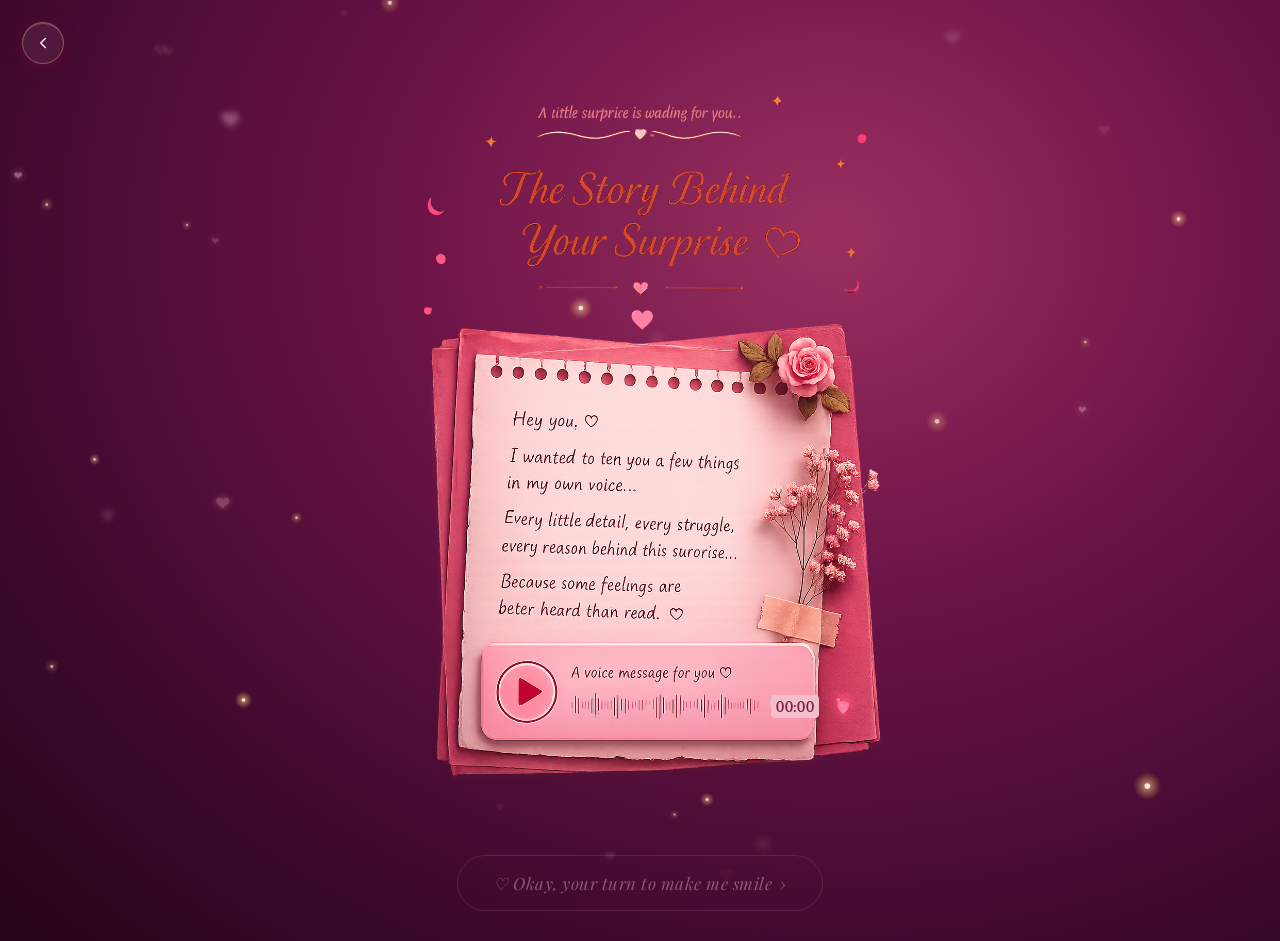
==== story.html @ bfe00f5c "Add files via upload" ====
﻿<!DOCTYPE html>
<html lang="en">
<head>
  <meta charset="UTF-8" />
  <meta name="viewport" content="width=device-width, initial-scale=1.0" />
  <title>The Story Behind Your Surprise ♡</title>
  <link rel="stylesheet" href="story.css" />
  <link href="https://fonts.googleapis.com/css2?family=Great+Vibes&family=Playfair+Display:ital,wght@0,400;0,500;1,400&family=Lato:wght@300;400&display=swap" rel="stylesheet" />
</head>
<body>

  <!-- Floating hearts background -->
  <canvas id="hearts-canvas"></canvas>

  <!-- Fireflies / glowing particles -->
  <canvas id="fireflies-canvas"></canvas>

  <!-- ===== SCREEN 1 — THE STORY MESSAGE ===== -->
  <div class="story-screen page-root" id="storyScreen">

    <h1 class="story-title" id="storyTitle">The Story Behind Your Surprise ♡</h1>
    <p class="story-subtitle">Some things are better heard than read...</p>

    <!-- The Scrapbook Image Centerpiece -->
    <div class="scrapbook-wrapper" id="scrapbookWrapper">
      
      <!-- REPLACE 'scrapbook.png' WITH YOUR ACTUAL IMAGE PATH -->
      <img src="scrapbook.png" alt="A voice message for you" class="scrapbook-img" />
      
      <!-- Interactive Play/Pause Zone (Overlays the PNG play button) -->
      <button class="audio-play-btn" id="audioPlayBtn" aria-label="Play voice message">
        <!-- Play icon (visible by default) -->
        <svg id="playIcon" viewBox="0 0 24 24" width="22" height="22" fill="currentColor" xmlns="http://www.w3.org/2000/svg" style="display:none;">
          <path d="M8 5v14l11-7z"/>
        </svg>
        <!-- Pause icon (hidden until playing) -->
        <svg id="pauseIcon" viewBox="0 0 24 24" width="22" height="22" fill="currentColor" xmlns="http://www.w3.org/2000/svg" style="display:none;">
          <rect x="6" y="4" width="4" height="16" rx="1"/>
          <rect x="14" y="4" width="4" height="16" rx="1"/>
        </svg>
      </button>

      <!-- Interactive Progress Zone (Overlays the PNG waveform) -->
      <div class="waveform-container">
         <div class="waveform-fill" id="waveformFill"></div>
         <input type="range" id="audioSeeker" min="0" max="100" value="0" aria-label="Seek audio" />
      </div>

      <!-- Live Time Tracking (Covers the hardcoded "01:24" on the PNG) -->
      <div class="audio-time-overlay">
        <span id="audioCurrentTime">00:00</span>
      </div>

      <!-- Hidden Audio Source -->
      <!-- REPLACE 'voice-message.mp3' WITH YOUR ACTUAL AUDIO FILE PATH -->
      <audio id="storyAudio" src="voice-message.mp3" preload="metadata"></audio>
    </div>

    <!-- Redesigned Outline Button (Initially disabled) -->
    <button class="continue-btn disabled-btn outline-glow" id="storyContinueBtn" onclick="goToFeedback()">
      ♡ Okay, your turn to make me smile <span>›</span>
    </button>

  </div>

  <!-- ===== SCREEN 2 — FEEDBACK ===== -->
  <div class="feedback-screen" id="feedbackScreen">

    <h2 class="feedback-heading" id="feedbackHeading">✨ Let me hear that pretty mind of yours ✨</h2>

    <div class="feedback-card">
      <textarea
        class="feedback-textarea"
        id="feedbackTextarea"
        placeholder="Say anything... a thought, a feeling, a tiny secret. This little space is just for you ♡"
        rows="8"
        wrap="soft"
        spellcheck="true"
        oninput="onFeedbackInput()"
      ></textarea>
      <p class="feedback-status" id="feedbackStatus" aria-live="polite"></p>
    </div>

    <button class="continue-btn submit-btn" id="submitBtn" onclick="submitFeedback()">
      ♡ Submit
    </button>

  </div>

  <!-- ===== SCREEN 2B — ALREADY SUBMITTED THANK YOU ===== -->
  <div class="feedback-thanks-screen" id="feedbackThanksScreen">

    <h2 class="feedback-thanks-heading">You already left me something beautiful ♡</h2>
    <p class="feedback-thanks-sub">Thank you for sharing your heart. I kept this step soft for your next visit.</p>

    <button class="continue-btn" id="feedbackThanksContinueBtn" onclick="showFinalScreen(false)">
      Take me to the ending ♡
    </button>

  </div>

  <!-- ===== SCREEN 3 — THANK YOU / VISIT AGAIN ===== -->
  <div class="final-screen" id="finalScreen">

    <h2 class="final-heading" id="finalHeading">This may be the last page, but not the last smile❤️‍🩹</h2>
    <p class="final-sub">I hope this little surprise stays with you for a while...</p>

    <button class="continue-btn" id="visitAgainBtn" onclick="visitAgain()">
       Kemon Laglo?😉<br>ghurbi abar?
    </button>

  </div>

  <script src="sound.js"></script>
  <script src="story.js"></script>
</body>
</html>
---- story.css ----
﻿/* ===== RESET ===== */
*, *::before, *::after { margin: 0; padding: 0; box-sizing: border-box; }
html, body { width: 100%; min-height: 100%; }

body {
  font-family: 'Lato', sans-serif;
  background: radial-gradient(ellipse at 65% 25%, #9a3060 0%, #6e1448 35%, #420a30 70%, #240416 100%);
  min-height: 100vh;
  overflow-x: hidden;
  position: relative;
}

/* ===== CANVASES ===== */
#hearts-canvas,
#fireflies-canvas {
  position: fixed; inset: 0;
  pointer-events: none; z-index: 0;
  width: 100%; height: 100%;
}
#fireflies-canvas { z-index: 1; }

/* ===== STORY SCREEN ===== */
.story-screen {
  position: relative;
  z-index: 2;
  display: flex;
  flex-direction: column;
  align-items: center;
  justify-content: center;
  min-height: 100vh;
  padding: 1.5rem 1rem 2.5rem;
  gap: 1.8rem;
  transition: opacity 0.6s ease, transform 0.6s ease;
}

.story-screen.fade-out {
  opacity: 0;
  transform: scale(1.04);
  pointer-events: none;
}

/* ===== TITLE & SUBTITLE — hidden; artwork contains them ===== */
.story-title,
.story-subtitle {
  display: none;
}

@keyframes titleFadeIn {
  to { opacity: 1; transform: translateY(0); }
}


/* ===== SCRAPBOOK CENTERPIECE ===== */
.scrapbook-wrapper {
  position: relative;
  width: min(96%, 560px);
  max-height: 90vh;
  margin: 0 auto;
  opacity: 0;
  transform: translateY(15px);
  animation: titleFadeIn 1.2s ease forwards 0.3s;
  transition: box-shadow 1.2s ease;
  overflow: visible;
}

.scrapbook-img {
  width: 100%;
  height: auto;
  max-height: 88vh;
  object-fit: contain;
  display: block;
  pointer-events: none;
}

.audio-finished-glow {
  box-shadow: 0 0 45px rgba(245, 187, 208, 0.35);
  border-radius: 16px;
}

/* ===== AUDIO OVERLAYS (Calibrated to 1024×1536 PNG) ===== */

/* 
  PNG audio card layout (pixel measurements on 1024×1536):
  - Play circle center:  x≈258, y≈1322  → left:25.2%, top:86.1%
  - Waveform bar:        x:340→810, y≈1348 → left:33.2%, top:87.5%, w:46%
  - Time display:        x≈835→918, y≈1348 → right:7.5%, top:87.5%
*/

.audio-play-btn {
  position: absolute;
  /* Circle center at ~25.2% from left, ~86.1% from top */
  top: 83.5%;
  left: 12%;
  width: 13%;
  aspect-ratio: 1;
  border-radius: 50%;
  background: transparent;
  border: none;
  cursor: pointer;
  z-index: 10;
  display: flex;
  align-items: center;
  justify-content: center;
  color: #fff;
  transition: background 0.25s ease, transform 0.15s ease;
  /* Large tap target for mobile */
  min-width: 44px;
  min-height: 44px;
}

.audio-play-btn:active {
  transform: scale(0.9);
}

/* When playing: translucent fill hides the drawn arrow and shows pause icon */
.audio-play-btn.playing {
  background: rgba(185, 45, 90, 0.82);
  backdrop-filter: blur(3px);
  -webkit-backdrop-filter: blur(3px);
}

#pauseIcon {
  pointer-events: none;
  flex-shrink: 0;
}

.waveform-container {
  position: absolute;
  top: 86.2%;
  left: 33%;
  width: 47%;
  height: 5.5%;
  z-index: 10;
  display: flex;
  align-items: center;
  cursor: pointer;
}

/* Pink progress fill overlays the waveform drawn in PNG */
.waveform-fill {
  position: absolute;
  left: 0;
  top: 50%;
  transform: translateY(-50%);
  height: 60%;
  width: 0%;
  background: rgba(190, 45, 90, 0.45);
  mix-blend-mode: multiply;
  pointer-events: none;
  border-radius: 3px;
  transition: width 0.08s linear;
}

/* Invisible range input covers waveform for tap-to-seek */
#audioSeeker {
  position: absolute;
  inset: 0;
  width: 100%;
  height: 100%;
  opacity: 0;
  cursor: pointer;
  margin: 0;
  padding: 0;
  /* Expand touch target vertically */
  top: -8px;
  bottom: -8px;
  height: calc(100% + 16px);
}

/* Covers the static "01:21" printed in the PNG */
.audio-time-overlay {
  position: absolute;
  top: 83.8%;
  right: 18%;
  transform: translateY(30%);
  font-family: 'Lato', sans-serif;
  font-size: clamp(0.65rem, 2.5vw, 0.88rem);
  font-weight: 700;
  color: #7a1f40;
  z-index: 10;
  background: #f4bfcd;
  padding: 1px 5px;
  border-radius: 4px;
  letter-spacing: 0.03em;
  white-space: nowrap;
  line-height: 1.5;
}

/* ===== NEW OUTLINE BUTTON STATE ===== */
.outline-glow {
  display: flex;
  align-items: center;
  justify-content: center;
  gap: 8px;
  background: transparent !important;
  border: 1.5px solid #ffb3c1 !important;
  box-shadow: 0 0 15px rgba(255, 179, 193, 0.4), inset 0 0 10px rgba(255, 179, 193, 0.2) !important;
  color: #ffeef5 !important;
}

.outline-glow:not(.disabled-btn):hover {
  background: rgba(255, 179, 193, 0.1) !important;
  box-shadow: 0 0 25px rgba(255, 179, 193, 0.6), inset 0 0 15px rgba(255, 179, 193, 0.4) !important;
}

.continue-btn.visible.disabled-btn {
  opacity: 0.35 !important;
  pointer-events: none;
  box-shadow: none !important;
  border-color: rgba(255, 179, 193, 0.4) !important;
}

.disabled-btn {
  opacity: 0.35 !important;
  pointer-events: none;
  box-shadow: none !important;
  border-color: rgba(255, 179, 193, 0.4) !important;
}

/* ===== CONTINUE BUTTON (Standard / Base) ===== */
.continue-btn {
  font-family: 'Playfair Display', serif;
  font-style: italic;
  font-size: clamp(0.88rem, 3vw, 1.05rem);
  font-weight: 400;
  color: #ffe8f3;
  letter-spacing: 0.03em;
  padding: 1rem 2.2rem;
  border-radius: 50px;
  cursor: pointer;
  text-align: center;
  background: rgba(255, 200, 220, 0.08);
  backdrop-filter: blur(16px);
  -webkit-backdrop-filter: blur(16px);
  border: 1.5px solid rgba(230, 170, 150, 0.45);
  box-shadow:
    0 8px 28px rgba(120, 10, 60, 0.4),
    inset 0 1px 0 rgba(255, 225, 215, 0.25),
    inset 0 -1px 0 rgba(0,0,0,0.08);
  opacity: 0;
  transform: translateY(10px);
  pointer-events: none;
  transition:
    opacity 0.9s ease,
    transform 0.9s ease,
    box-shadow 0.25s ease,
    border-color 0.25s ease;
}

.continue-btn.visible {
  opacity: 1;
  transform: translateY(0);
  pointer-events: all;
}

.continue-btn:not(.outline-glow):hover {
  transform: translateY(-3px);
  border-color: rgba(245, 195, 170, 0.75);
  box-shadow:
    0 12px 36px rgba(180, 50, 110, 0.5),
    0 0 30px rgba(235, 175, 150, 0.35),
    inset 0 1px 0 rgba(255, 230, 220, 0.32);
}

.continue-btn:active {
  transform: translateY(-1px) scale(0.98);
}

/* ===== FEEDBACK SCREEN ===== */
.feedback-screen {
  position: fixed;
  inset: 0;
  z-index: 12;
  display: flex;
  flex-direction: column;
  align-items: center;
  justify-content: center;
  padding: 2.5rem 1.5rem 3rem;
  gap: 2.2rem;
  opacity: 0;
  pointer-events: none;
  transition: opacity 0.6s ease, transform 0.6s ease;
  overflow-y: auto;
  overflow-x: hidden;
}

.feedback-screen.visible {
  opacity: 1;
  pointer-events: all;
}

.feedback-screen.fade-out {
  opacity: 0;
  transform: scale(1.04);
  pointer-events: none;
}

/* ===== FEEDBACK HEADING ===== */
.feedback-heading {
  font-family: 'Playfair Display', serif;
  font-style: italic;
  font-weight: 500;
  font-size: clamp(1.4rem, 5vw, 2.1rem);
  text-align: center;
  letter-spacing: 0.02em;
  background: linear-gradient(135deg, #fce8c0 0%, #f3c641 35%, #fff5d0 65%, #c9943a 100%);
  -webkit-background-clip: text;
  background-clip: text;
  -webkit-text-fill-color: transparent;
  color: transparent;
  filter: drop-shadow(0 0 12px rgba(243, 198, 65, 0.4));
  opacity: 0;
  transform: translateY(8px);
}

.feedback-screen.visible .feedback-heading {
  animation: titleFadeIn 1s ease forwards 0.15s;
}

/* ===== FEEDBACK CARD ===== */
.feedback-card {
  width: min(600px, 100%);
  max-width: 680px;
  min-width: 0;
  flex: 0 1 min(600px, 100%);
}

.feedback-textarea {
  display: block;
  width: 100%;
  min-width: 100%;
  max-width: 100%;
  inline-size: 100%;
  min-inline-size: 100%;
  max-inline-size: 100%;
  background: rgba(255, 245, 248, 0.07);
  backdrop-filter: blur(18px);
  -webkit-backdrop-filter: blur(18px);
  border: 1.5px solid rgba(230, 170, 150, 0.32);
  border-radius: 22px;
  padding: 1.4rem 1.5rem;
  font-family: 'Playfair Display', serif;
  font-style: italic;
  font-size: clamp(0.92rem, 2.8vw, 1.05rem);
  color: #ffeef5;
  line-height: 1.75;
  letter-spacing: 0.01em;
  text-align: left;
  white-space: pre-wrap;
  word-break: normal;
  overflow-wrap: break-word;
  word-wrap: break-word;
  writing-mode: horizontal-tb;
  text-orientation: mixed;
  direction: ltr;
  unicode-bidi: plaintext;
  text-transform: none;
  text-indent: 0;
  column-count: auto;
  columns: auto;
  transform: none;
  resize: vertical;
  min-height: 180px;
  overflow-y: auto;
  outline: none;
  box-shadow:
    0 14px 48px rgba(110, 10, 55, 0.35),
    inset 0 1px 0 rgba(255, 235, 230, 0.18),
    inset 0 0 30px rgba(255, 200, 220, 0.05);
  transition: border-color 0.25s ease, box-shadow 0.25s ease;
}

.feedback-textarea::placeholder {
  color: rgba(255, 230, 240, 0.4);
}

.feedback-textarea:focus {
  border-color: rgba(245, 195, 170, 0.6);
  box-shadow:
    0 14px 48px rgba(110, 10, 55, 0.35),
    inset 0 1px 0 rgba(255, 235, 230, 0.2),
    inset 0 0 36px rgba(255, 200, 220, 0.1),
    0 0 24px rgba(235, 175, 150, 0.25);
}

.feedback-status {
  font-family: 'Playfair Display', serif;
  font-style: italic;
  font-size: 0.8rem;
  color: rgba(255, 230, 240, 0.58);
  text-align: center;
  margin-top: 0.8rem;
  min-height: 1.25em;
  letter-spacing: 0.03em;
  opacity: 0;
  transition: opacity 0.3s ease, color 0.3s ease;
}

.feedback-status.show {
  opacity: 1;
}

.feedback-status.error {
  color: #f5a0c0;
}

.submit-btn.sending {
  opacity: 0.72;
  pointer-events: none;
}

.submit-btn {
  display: inline-block;
}

/* ===== FEEDBACK THANKS SCREEN ===== */
.feedback-thanks-screen {
  position: fixed;
  inset: 0;
  z-index: 13;
  display: flex;
  flex-direction: column;
  align-items: center;
  justify-content: center;
  padding: 2.5rem 1.5rem 3rem;
  gap: 1.4rem;
  text-align: center;
  opacity: 0;
  pointer-events: none;
  transition: opacity 0.6s ease, transform 0.6s ease;
  overflow-y: auto;
  overflow-x: hidden;
}

.feedback-thanks-screen.visible {
  opacity: 1;
  pointer-events: all;
}

.feedback-thanks-heading {
  font-family: 'Playfair Display', serif;
  font-style: italic;
  font-weight: 500;
  font-size: clamp(1.4rem, 5vw, 2rem);
  max-width: 560px;
  letter-spacing: 0.02em;
  background: linear-gradient(135deg, #fce8c0 0%, #f3c641 35%, #fff5d0 65%, #c9943a 100%);
  -webkit-background-clip: text;
  background-clip: text;
  -webkit-text-fill-color: transparent;
  color: transparent;
  filter: drop-shadow(0 0 12px rgba(243, 198, 65, 0.4));
}

.feedback-thanks-sub {
  font-family: 'Playfair Display', serif;
  font-style: italic;
  font-size: clamp(0.86rem, 2.8vw, 1rem);
  color: #f5bbd0;
  opacity: 0.78;
  max-width: 480px;
  line-height: 1.75;
}

.feedback-thanks-screen.visible #feedbackThanksContinueBtn {
  opacity: 1;
  transform: translateY(0);
  pointer-events: all;
}

/* ===== FINAL SCREEN ===== */
.final-screen {
  position: fixed;
  inset: 0;
  z-index: 14;
  display: flex;
  flex-direction: column;
  align-items: center;
  justify-content: center;
  padding: 2.5rem 1.5rem 3rem;
  gap: 1.6rem;
  text-align: center;
  opacity: 0;
  pointer-events: none;
  transition: opacity 0.6s ease, transform 0.6s ease;
  overflow-y: auto;
  overflow-x: hidden;
}

.final-screen.visible {
  opacity: 1;
  pointer-events: all;
}

.final-heading {
  font-family: 'Playfair Display', serif;
  font-style: italic;
  font-weight: 500;
  font-size: clamp(1.4rem, 5vw, 2rem);
  max-width: 560px;
  letter-spacing: 0.02em;
  background: linear-gradient(135deg, #fce8c0 0%, #f3c641 35%, #fff5d0 65%, #c9943a 100%);
  -webkit-background-clip: text;
  background-clip: text;
  -webkit-text-fill-color: transparent;
  color: transparent;
  filter: drop-shadow(0 0 12px rgba(243, 198, 65, 0.4));
  opacity: 0;
  transform: translateY(8px);
}

.final-screen.visible .final-heading {
  animation: titleFadeIn 1s ease forwards 0.2s;
}

.final-sub {
  font-family: 'Playfair Display', serif;
  font-style: italic;
  font-size: clamp(0.85rem, 2.8vw, 1rem);
  color: #f5bbd0;
  opacity: 0;
  max-width: 480px;
}

.final-screen.visible .final-sub {
  animation: titleFadeIn 1s ease forwards 0.5s;
}

#visitAgainBtn {
  background: linear-gradient(135deg, #e8709e 0%, #c24070 60%, #a83060 100%);
  color: #fff5f9;
  border: none;
  box-shadow:
    0 0 15px rgba(210, 60, 120, 0.4),
    0 0 35px rgba(210, 60, 120, 0.15),
    inset 0 1px 0 rgba(255,255,255,0.15),
    0 4px 12px rgba(0,0,0,0.2);
  position: relative;
  overflow: hidden;
  opacity: 0;
  margin-top: 0.6rem;
}

#visitAgainBtn::before {
  content: '';
  position: absolute;
  top: 0; left: -60%;
  width: 50%;
  height: 100%;
  background: linear-gradient(90deg, transparent, rgba(255,255,255,0.18), transparent);
  transform: skewX(-20deg);
  animation: btnShine 3s ease-in-out infinite;
}

.final-screen.visible #visitAgainBtn.visible {
  opacity: 1;
  transform: translateY(0);
  pointer-events: all;
}

#visitAgainBtn:hover {
  transform: scale(1.06) translateY(-1px);
  border-color: transparent;
  box-shadow:
    0 0 35px rgba(240, 80, 140, 0.75),
    0 0 70px rgba(240, 80, 140, 0.3),
    inset 0 1px 0 rgba(255,255,255,0.22),
    0 7px 20px rgba(0,0,0,0.3);
}

#visitAgainBtn:active {
  transform: scale(0.97);
}

/* ===== PAGE TRANSITION SYSTEM ===== */
@keyframes pageEnter {
  0%   { opacity: 0; transform: translateY(14px) scale(0.99); }
  100% { opacity: 1; transform: translateY(0)     scale(1);   }
}

.page-root {
  animation: pageEnter 0.65s cubic-bezier(0.22, 1, 0.36, 1) forwards;
}

.page-exit {
  opacity: 0 !important;
  transform: translateY(-8px) scale(0.97) !important;
  transition: opacity 0.6s ease, transform 0.6s ease !important;
  pointer-events: none !important;
}

/* ===== SMART BACK BUTTON ===== */
.smart-back-btn {
  position: fixed;
  top: 1.4rem;
  left: 1.4rem;
  z-index: 40;
  width: 42px;
  height: 42px;
  border-radius: 50%;
  display: flex;
  align-items: center;
  justify-content: center;
  cursor: pointer;
  background: rgba(255, 200, 220, 0.08);
  backdrop-filter: blur(14px);
  -webkit-backdrop-filter: blur(14px);
  border: 1.5px solid rgba(230, 170, 150, 0.4);
  box-shadow:
    0 4px 16px rgba(120, 10, 60, 0.35),
    inset 0 1px 0 rgba(255, 225, 215, 0.22);
  transition: transform 0.2s ease, box-shadow 0.2s ease, border-color 0.2s ease;
  opacity: 0;
  animation: backBtnFadeIn 0.7s ease forwards 0.3s;
}

@keyframes backBtnFadeIn {
  to { opacity: 1; }
}

.smart-back-btn svg { width: 18px; height: 18px; }

.smart-back-btn:hover {
  transform: scale(1.08);
  border-color: rgba(245, 195, 170, 0.7);
  box-shadow:
    0 6px 22px rgba(180, 50, 110, 0.45),
    0 0 18px rgba(235, 175, 150, 0.3),
    inset 0 1px 0 rgba(255, 230, 220, 0.28);
}
.smart-back-btn:active { transform: scale(0.93); }

/* ===== RESPONSIVE ===== */
@media (max-width: 640px) {
  .story-screen,
  .feedback-screen,
  .feedback-thanks-screen,
  .final-screen {
    min-height: 100svh;
    padding: calc(4.25rem + env(safe-area-inset-top)) 1rem calc(2rem + env(safe-area-inset-bottom));
  }

  .feedback-card {
    width: min(100%, 22rem);
    max-width: 100%;
  }

  .feedback-textarea {
    box-sizing: border-box;
    display: block;
    width: 100%;
    min-width: 0;
    max-width: 100%;
    min-height: 10rem;
    line-height: 1.65;
  }

  .continue-btn,
  .submit-btn {
    max-width: min(100%, 21rem);
    line-height: 1.45;
  }
}

@media (max-width: 480px) {
  .scrapbook-wrapper { max-width: 92%; } /* Ensures it isn't squeezed too tight on small phones */
  .feedback-textarea { padding: 1.1rem 1.2rem; min-height: 150px; }
  .story-screen, .feedback-screen, .feedback-thanks-screen, .final-screen { gap: 1.8rem; }
  .smart-back-btn { top: 1rem; left: 1rem; width: 38px; height: 38px; }
}

@media (max-height: 750px) {
  .feedback-screen, .feedback-thanks-screen, .final-screen {
    justify-content: flex-start;
    padding-top: 4.5rem;
  }
}

@media (max-width: 380px) {
  .story-screen, .feedback-screen, .feedback-thanks-screen, .final-screen {
    padding-inline: 0.75rem;
    gap: 1.35rem;
  }
  .feedback-textarea { min-height: 9rem; padding: 1rem; }
}
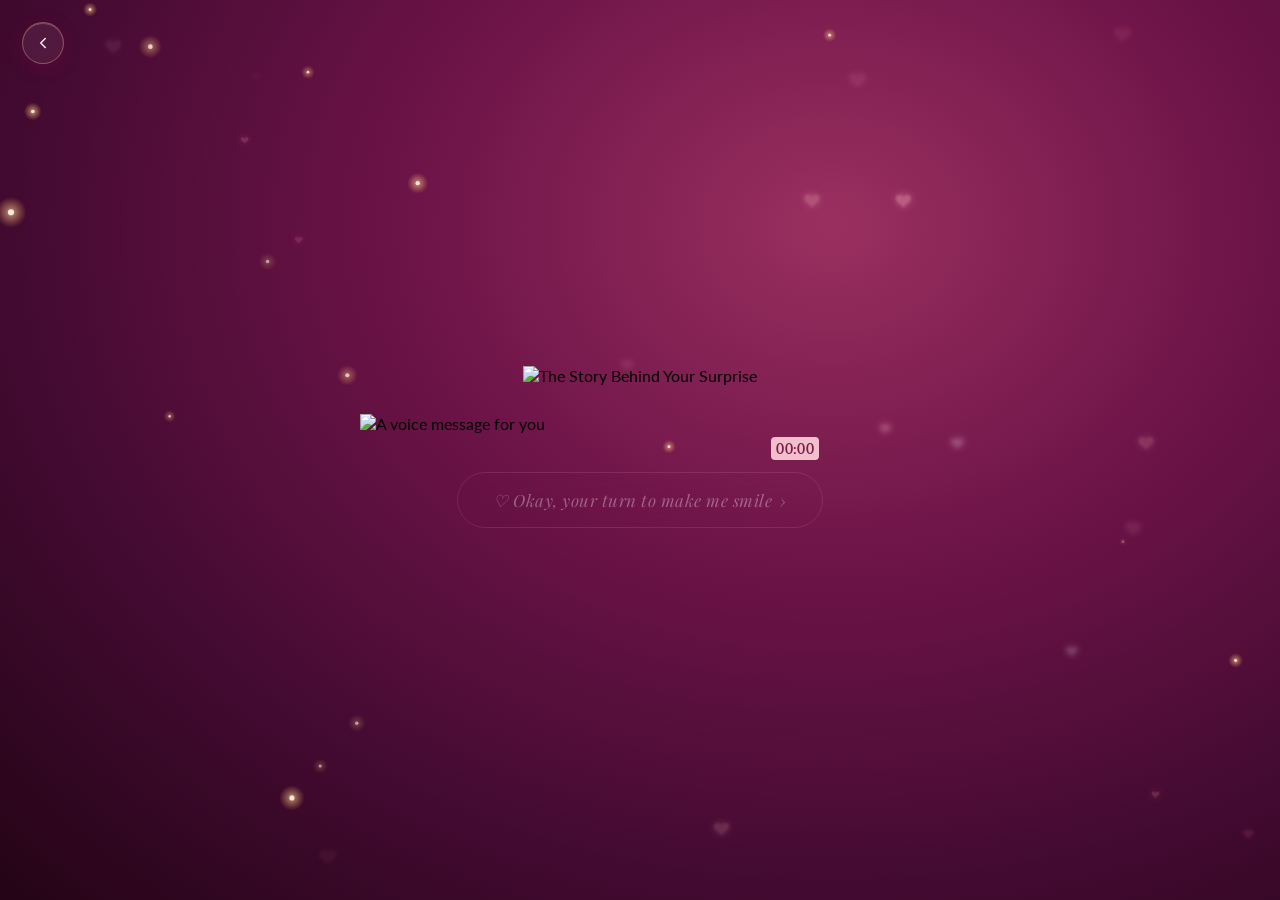
==== commit 53665262: "Update story.html" ====
--- a/story.html
+++ b/story.html
@@ -1,4 +1,4 @@
-﻿<!DOCTYPE html>
+<!DOCTYPE html>
 <html lang="en">
 <head>
   <meta charset="UTF-8" />
@@ -18,8 +18,10 @@
   <!-- ===== SCREEN 1 — THE STORY MESSAGE ===== -->
   <div class="story-screen page-root" id="storyScreen">
 
-    <h1 class="story-title" id="storyTitle">The Story Behind Your Surprise ♡</h1>
-    <p class="story-subtitle">Some things are better heard than read...</p>
+    <!-- Header PNG (rename your uploaded image to: story-header.png) -->
+    <div class="story-header">
+      <img src="story-header.png" alt="The Story Behind Your Surprise" class="story-header-img" />
+    </div>
 
     <!-- The Scrapbook Image Centerpiece -->
     <div class="scrapbook-wrapper" id="scrapbookWrapper">
@@ -114,4 +116,4 @@
   <script src="sound.js"></script>
   <script src="story.js"></script>
 </body>
-</html>+</html>
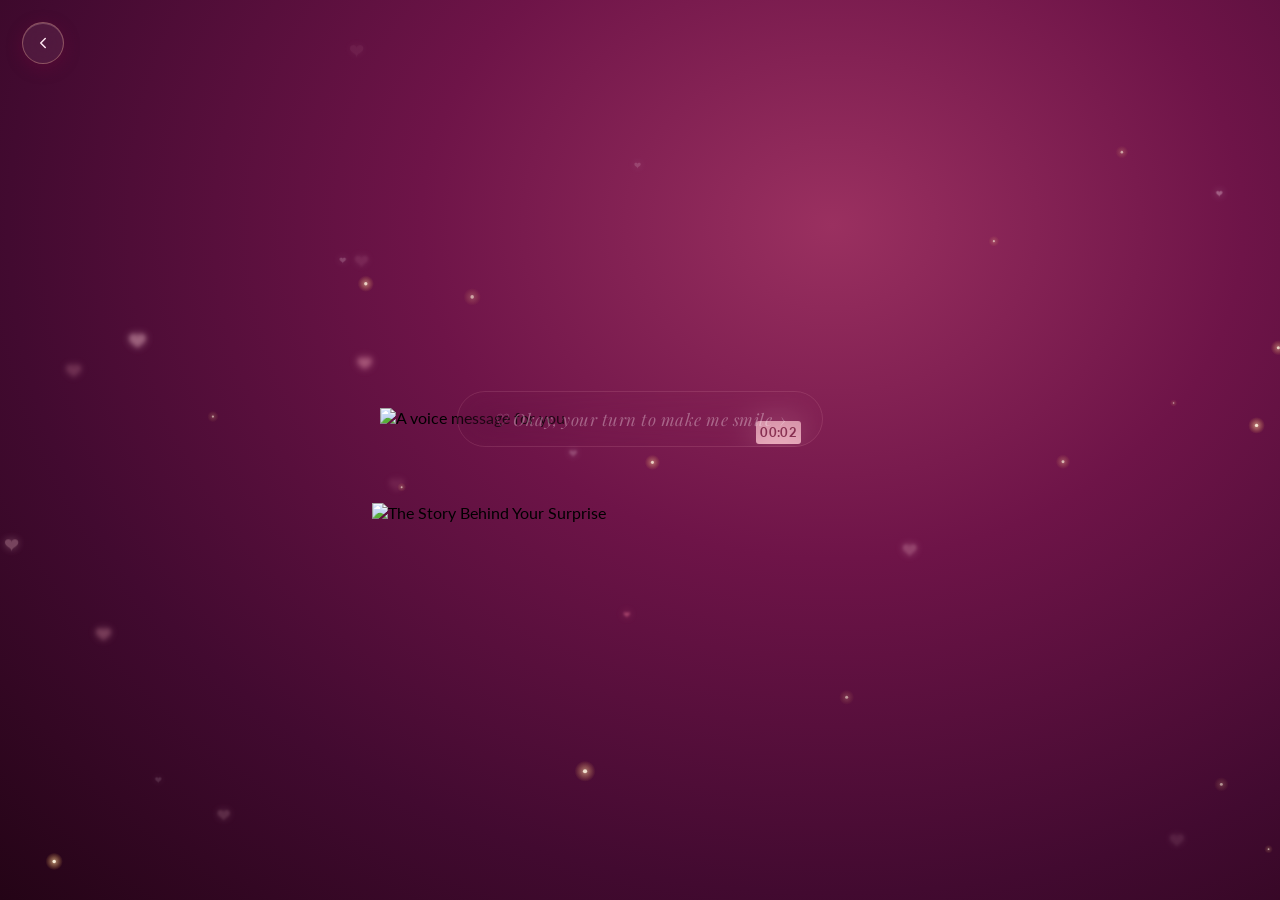
==== commit efa4cf9f: "Update story.html" ====
--- a/story.html
+++ b/story.html
@@ -50,7 +50,7 @@
 
       <!-- Live Time Tracking (Covers the hardcoded "01:24" on the PNG) -->
       <div class="audio-time-overlay">
-        <span id="audioCurrentTime">00:00</span>
+        <span id="audioCurrentTime">00:02</span>
       </div>
 
       <!-- Hidden Audio Source -->
--- a/story.css
+++ b/story.css
@@ -1,4 +1,4 @@
-﻿/* ===== RESET ===== */
+/* ===== RESET ===== */
 *, *::before, *::after { margin: 0; padding: 0; box-sizing: border-box; }
 html, body { width: 100%; min-height: 100%; }
 
@@ -28,8 +28,8 @@
   align-items: center;
   justify-content: center;
   min-height: 100vh;
-  padding: 1.5rem 1rem 2.5rem;
-  gap: 1.8rem;
+  padding: 5rem 1rem 2.5rem;
+  gap: 0.6rem;
   transition: opacity 0.6s ease, transform 0.6s ease;
 }
 
@@ -39,23 +39,43 @@
   pointer-events: none;
 }
 
-/* ===== TITLE & SUBTITLE — hidden; artwork contains them ===== */
-.story-title,
-.story-subtitle {
-  display: none;
+/* ===== HEADER IMAGE ===== */
+.story-header {
+  display: flex;
+  justify-content: center;
+  align-items: center;
+  width: 100%;
+  max-width: 520px;
+  margin-left: -1rem;
+  opacity: 0;
+  transform: translateY(10px);
+  animation: titleFadeIn 1.1s ease forwards 0.1s;
+  /* ↓ Controls gap between header and scrapbook — make more negative to close gap */
+  margin-bottom: -7.7rem;
+}
+
+.story-header-img {
+  width: 100%;
+  height: auto;
+  display: block;
+  pointer-events: none;
 }
 
 @keyframes titleFadeIn {
   to { opacity: 1; transform: translateY(0); }
+}
+
+@media (max-width: 390px) {
+  .story-header { max-width: 100%; }
 }
 
 
 /* ===== SCRAPBOOK CENTERPIECE ===== */
 .scrapbook-wrapper {
   position: relative;
-  width: min(96%, 560px);
-  max-height: 90vh;
+  width: min(96%, 520px);
   margin: 0 auto;
+  margin-bottom: -3.5rem;
   opacity: 0;
   transform: translateY(15px);
   animation: titleFadeIn 1.2s ease forwards 0.3s;
@@ -66,8 +86,6 @@
 .scrapbook-img {
   width: 100%;
   height: auto;
-  max-height: 88vh;
-  object-fit: contain;
   display: block;
   pointer-events: none;
 }
@@ -170,20 +188,20 @@
 /* Covers the static "01:21" printed in the PNG */
 .audio-time-overlay {
   position: absolute;
-  top: 83.8%;
-  right: 18%;
-  transform: translateY(30%);
+  top: 68.8%;
+  right: 19%;
+  transform: translateY(0);
   font-family: 'Lato', sans-serif;
-  font-size: clamp(0.65rem, 2.5vw, 0.88rem);
+  font-size: clamp(0.6rem, 2vw, 0.82rem);
   font-weight: 700;
   color: #7a1f40;
   z-index: 10;
-  background: #f4bfcd;
-  padding: 1px 5px;
-  border-radius: 4px;
+  background: #f2b8c6;
+  padding: 1px 4px;
+  border-radius: 3px;
   letter-spacing: 0.03em;
   white-space: nowrap;
-  line-height: 1.5;
+  line-height: 1.6;
 }
 
 /* ===== NEW OUTLINE BUTTON STATE ===== */
@@ -320,7 +338,7 @@
 /* ===== FEEDBACK CARD ===== */
 .feedback-card {
   width: min(600px, 100%);
-  max-width: 680px;
+  max-width: 600px;
   min-width: 0;
   flex: 0 1 min(600px, 100%);
 }
@@ -632,7 +650,12 @@
 
 /* ===== RESPONSIVE ===== */
 @media (max-width: 640px) {
-  .story-screen,
+  .story-screen {
+    min-height: 100svh;
+    padding: 4rem 1rem 2rem;
+    gap: 0.4rem;
+  }
+
   .feedback-screen,
   .feedback-thanks-screen,
   .final-screen {
@@ -682,4 +705,4 @@
     gap: 1.35rem;
   }
   .feedback-textarea { min-height: 9rem; padding: 1rem; }
-}+}
